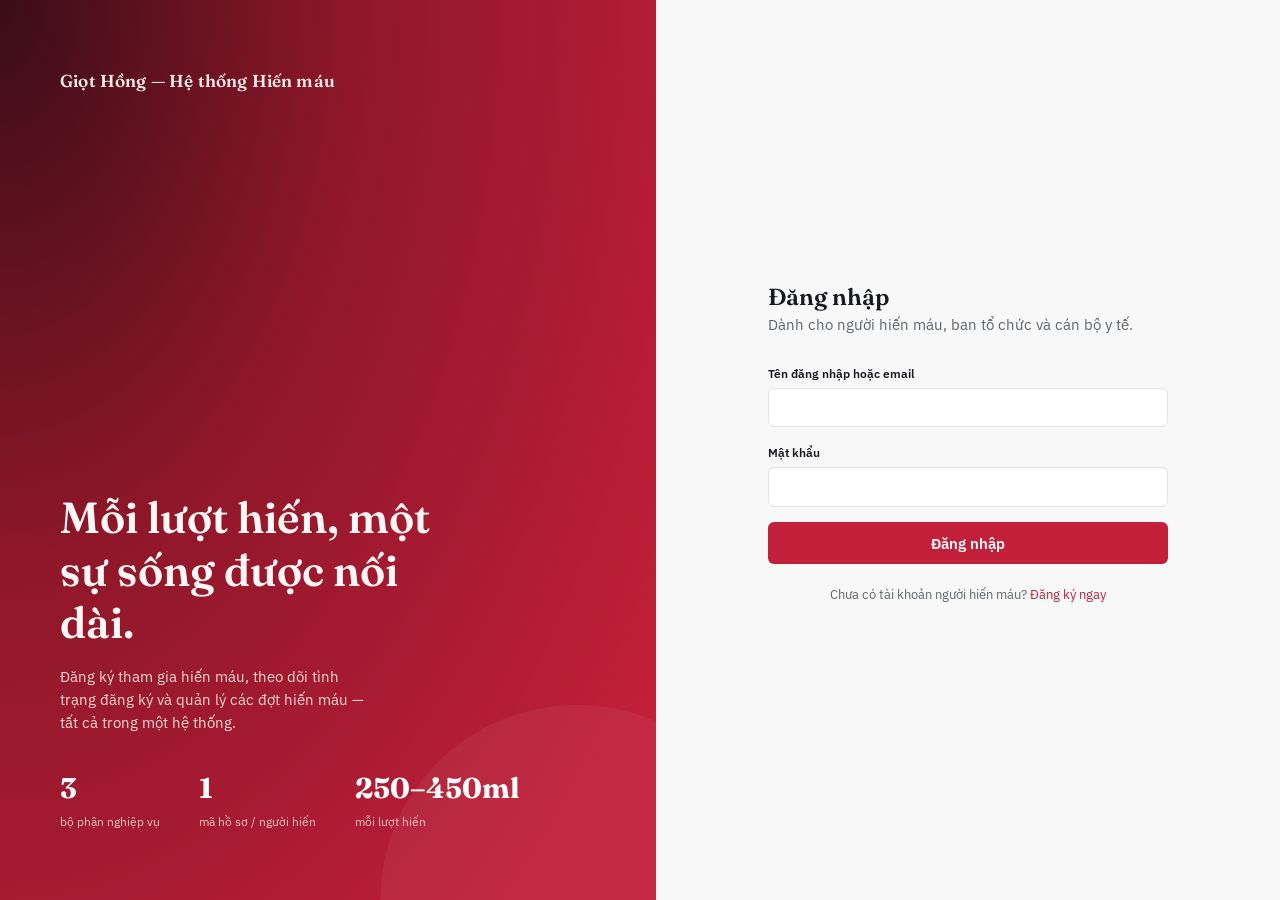
==== frontend/index.html @ f7fc6d90 "commit" ====
<!DOCTYPE html>
<html lang="vi">
<head>
<meta charset="UTF-8">
<meta name="viewport" content="width=device-width, initial-scale=1.0">
<title>Đăng nhập — Hệ thống Hiến máu</title>
<link rel="stylesheet" href="assets/css/style.css">
</head>
<body>

<div class="auth-shell">
  <div class="auth-hero">
    <div class="brand">Giọt Hồng — Hệ thống Hiến máu</div>
    <div>
      <h1>Mỗi lượt hiến, một sự sống được nối dài.</h1>
      <p class="lede">Đăng ký tham gia hiến máu, theo dõi tình trạng đăng ký và quản lý các đợt hiến máu — tất cả trong một hệ thống.</p>
      <div class="hero-stats">
        <div class="stat"><b>3</b><span>bộ phận nghiệp vụ</span></div>
        <div class="stat"><b>1</b><span>mã hồ sơ / người hiến</span></div>
        <div class="stat"><b>250–450ml</b><span>mỗi lượt hiến</span></div>
      </div>
    </div>
  </div>

  <div class="auth-panel">
    <div class="auth-card">
      <h2>Đăng nhập</h2>
      <p class="sub">Dành cho người hiến máu, ban tổ chức và cán bộ y tế.</p>

      <div class="alert alert-error" id="loginAlert"></div>

      <form id="loginForm" novalidate>
        <div class="field" data-field="username">
          <label for="username">Tên đăng nhập hoặc email</label>
          <input type="text" id="username" autocomplete="username" required>
          <div class="error-text"></div>
        </div>
        <div class="field" data-field="password">
          <label for="password">Mật khẩu</label>
          <input type="password" id="password" autocomplete="current-password" required>
          <div class="error-text"></div>
        </div>
        <button class="btn btn-primary" type="submit" id="loginBtn">Đăng nhập</button>
      </form>

      <p class="form-footnote">
        Chưa có tài khoản người hiến máu? <a href="dang-ky.html">Đăng ký ngay</a>
      </p>
    </div>
  </div>
</div>

<script src="assets/js/api.js"></script>
<script src="assets/js/common.js"></script>
<script>
  // Nếu đã đăng nhập, điều hướng thẳng tới dashboard theo vai trò.
  (function redirectIfLoggedIn() {
    const user = Session.user;
    if (Session.token && user) {
      const map = { NHM: "donor.html", QTV: "admin.html", CBYT: "medical.html" };
      location.href = map[user.role] || "index.html";
    }
  })();

  const form = document.getElementById("loginForm");
  const alertBox = document.getElementById("loginAlert");
  const btn = document.getElementById("loginBtn");

  form.addEventListener("submit", async (e) => {
    e.preventDefault();
    alertBox.classList.remove("show");
    clearFormErrors(form);
    btn.disabled = true;
    btn.textContent = "Đang đăng nhập...";

    try {
      const data = await api("/auth/login", {
        method: "POST",
        auth: false,
        body: {
          username: document.getElementById("username").value.trim(),
          password: document.getElementById("password").value,
        },
      });
      Session.token = data.access_token;
      Session.user = data.user;
      const map = { NHM: "donor.html", QTV: "admin.html", CBYT: "medical.html" };
      location.href = map[data.user.role] || "index.html";
    } catch (err) {
      alertBox.textContent = err.message;
      alertBox.classList.add("show");
    } finally {
      btn.disabled = false;
      btn.textContent = "Đăng nhập";
    }
  });
</script>
</body>
</html>
---- frontend/assets/css/style.css ----
@import url('https://fonts.googleapis.com/css2?family=Fraunces:opsz,wght@9..144,400;9..144,500;9..144,600;9..144,700&family=IBM+Plex+Sans:wght@400;500;600;700&display=swap');

:root {
  --ink: #17181D;
  --paper: #F7F8F7;
  --paper-raised: #FFFFFF;
  --crimson: #C21F3A;
  --crimson-dark: #8F1729;
  --teal: #0E4F52;
  --teal-light: #E4EFEF;
  --line: #E2E4E1;
  --muted: #61666B;
  --success: #1F8A55;
  --success-bg: #E7F5EC;
  --warning: #A9660D;
  --warning-bg: #FBF0DC;
  --danger: #B3122B;
  --danger-bg: #FBE8E9;
  --radius-sm: 6px;
  --radius-md: 10px;
  --shadow-card: 0 1px 2px rgba(23, 24, 29, 0.06), 0 1px 1px rgba(23, 24, 29, 0.04);
}

* { box-sizing: border-box; }

html, body {
  margin: 0;
  padding: 0;
  background: var(--paper);
  color: var(--ink);
  font-family: 'IBM Plex Sans', system-ui, sans-serif;
  font-size: 15px;
  line-height: 1.5;
}

h1, h2, h3, h4 {
  font-family: 'Fraunces', Georgia, serif;
  font-weight: 600;
  line-height: 1.2;
  margin: 0 0 0.4em;
}

p { margin: 0 0 1em; color: var(--muted); max-width: 62ch; }
a { color: var(--crimson); text-decoration: none; }
a:hover { text-decoration: underline; }

button, input, select, textarea { font-family: inherit; font-size: inherit; }

/* ---------------------------------------------------------------- */
/* Trang đăng nhập / đăng ký                                        */
/* ---------------------------------------------------------------- */
.auth-shell {
  min-height: 100vh;
  display: grid;
  grid-template-columns: 1.05fr 1fr;
}

.auth-hero {
  background: radial-gradient(120% 140% at 0% 0%, #3A0D16 0%, var(--crimson-dark) 45%, var(--crimson) 100%);
  color: #FBEBEA;
  padding: 4.5rem 4rem;
  display: flex;
  flex-direction: column;
  justify-content: space-between;
  position: relative;
  overflow: hidden;
}

.auth-hero::after {
  content: "";
  position: absolute;
  right: -18%;
  bottom: -22%;
  width: 60%;
  padding-top: 60%;
  border-radius: 50%;
  background: rgba(255, 255, 255, 0.05);
}

.auth-hero .brand {
  font-family: 'Fraunces', serif;
  font-size: 1.15rem;
  font-weight: 600;
  letter-spacing: 0.01em;
}

.auth-hero h1 {
  font-size: clamp(2.1rem, 3.4vw, 2.9rem);
  color: #FFF7F5;
  max-width: 13ch;
  margin-top: 2.2rem;
}

.auth-hero .lede {
  color: #F3D7D6;
  max-width: 34ch;
  font-size: 1.02rem;
}

.hero-stats {
  display: flex;
  gap: 2.6rem;
  margin-top: 2.2rem;
  position: relative;
  z-index: 1;
}

.hero-stats .stat b {
  display: block;
  font-family: 'Fraunces', serif;
  font-size: 1.9rem;
  color: #FFFFFF;
}

.hero-stats .stat span {
  font-size: 0.82rem;
  color: #EFC3C1;
}

.auth-panel {
  display: flex;
  align-items: center;
  justify-content: center;
  padding: 3rem 2.5rem;
}

.auth-card {
  width: 100%;
  max-width: 400px;
}

.auth-card h2 { font-size: 1.55rem; margin-bottom: 0.25rem; }
.auth-card .sub { margin-bottom: 1.8rem; }

.role-tabs {
  display: flex;
  gap: 0.4rem;
  margin-bottom: 1.6rem;
  border-bottom: 1px solid var(--line);
}

.role-tabs button {
  background: none;
  border: none;
  padding: 0.6rem 0.2rem;
  margin-right: 1.2rem;
  color: var(--muted);
  border-bottom: 2px solid transparent;
  cursor: pointer;
  font-weight: 500;
}

.role-tabs button.active {
  color: var(--ink);
  border-bottom-color: var(--crimson);
}

/* ---------------------------------------------------------------- */
/* Form elements                                                    */
/* ---------------------------------------------------------------- */
.field { margin-bottom: 1.05rem; }
.field label {
  display: block;
  font-size: 0.83rem;
  font-weight: 600;
  margin-bottom: 0.35rem;
  color: var(--ink);
}
.field .hint { font-size: 0.78rem; color: var(--muted); margin-top: 0.3rem; }
.field .error-text { font-size: 0.8rem; color: var(--danger); margin-top: 0.35rem; display: none; }
.field.has-error .error-text { display: block; }
.field.has-error input,
.field.has-error select,
.field.has-error textarea { border-color: var(--danger); }

input[type=text], input[type=password], input[type=email], input[type=number],
input[type=date], input[type=datetime-local], input[type=tel], select, textarea {
  width: 100%;
  padding: 0.62rem 0.75rem;
  border: 1px solid var(--line);
  border-radius: var(--radius-sm);
  background: var(--paper-raised);
  color: var(--ink);
  outline: none;
  transition: border-color 0.15s ease;
}

input:focus, select:focus, textarea:focus {
  border-color: var(--crimson);
  box-shadow: 0 0 0 3px rgba(194, 31, 58, 0.12);
}

textarea { resize: vertical; min-height: 80px; }

.field-row { display: grid; grid-template-columns: 1fr 1fr; gap: 0.9rem; }
.field-row > .field { min-width: 0; }

.checkbox-row { display: flex; align-items: center; gap: 0.5rem; }
.checkbox-row input { width: auto; }

.btn {
  display: inline-flex;
  align-items: center;
  justify-content: center;
  gap: 0.4rem;
  padding: 0.68rem 1.3rem;
  border-radius: var(--radius-sm);
  border: 1px solid transparent;
  font-weight: 600;
  cursor: pointer;
  transition: opacity 0.15s ease, transform 0.05s ease;
}
.btn:active { transform: translateY(1px); }
.btn:disabled { opacity: 0.55; cursor: not-allowed; }

.btn-primary { background: var(--crimson); color: #fff; width: 100%; }
.btn-primary:hover:not(:disabled) { background: var(--crimson-dark); }

.btn-ghost { background: transparent; color: var(--ink); border-color: var(--line); }
.btn-ghost:hover:not(:disabled) { border-color: var(--ink); }

.btn-success { background: var(--success); color: #fff; }
.btn-danger { background: var(--danger); color: #fff; }
.btn-sm { padding: 0.4rem 0.8rem; font-size: 0.83rem; }

.form-footnote { margin-top: 1.4rem; font-size: 0.87rem; color: var(--muted); text-align: center; }

.alert {
  padding: 0.7rem 0.9rem;
  border-radius: var(--radius-sm);
  font-size: 0.87rem;
  margin-bottom: 1rem;
  display: none;
}
.alert.show { display: block; }
.alert-error { background: var(--danger-bg); color: var(--danger); }
.alert-success { background: var(--success-bg); color: var(--success); }

/* ---------------------------------------------------------------- */
/* App shell (dashboards)                                           */
/* ---------------------------------------------------------------- */
.app-shell { display: grid; grid-template-columns: 240px 1fr; min-height: 100vh; }

.sidebar {
  background: var(--ink);
  color: #E9EAEA;
  padding: 1.6rem 1.1rem;
  display: flex;
  flex-direction: column;
}

.sidebar .brand {
  font-family: 'Fraunces', serif;
  font-size: 1.15rem;
  color: #fff;
  padding: 0 0.5rem 1.4rem;
  border-bottom: 1px solid rgba(255,255,255,0.1);
  margin-bottom: 1.2rem;
}
.sidebar .brand small { display: block; font-family: 'IBM Plex Sans', sans-serif; font-size: 0.72rem; color: #9AA0A6; margin-top: 0.2rem; }

.nav-item {
  display: flex;
  align-items: center;
  gap: 0.55rem;
  padding: 0.6rem 0.65rem;
  border-radius: var(--radius-sm);
  color: #C7CACC;
  cursor: pointer;
  font-size: 0.9rem;
  font-weight: 500;
  margin-bottom: 0.15rem;
}
.nav-item:hover { background: rgba(255,255,255,0.06); color: #fff; }
.nav-item.active { background: var(--crimson); color: #fff; }

.sidebar-footer { margin-top: auto; padding-top: 1rem; border-top: 1px solid rgba(255,255,255,0.1); }
.sidebar-footer .who { font-size: 0.85rem; color: #fff; }
.sidebar-footer .role-badge { font-size: 0.72rem; color: #9AA0A6; }
.sidebar-footer .btn { margin-top: 0.7rem; width: 100%; }

.sidebar-footer .btn-ghost {
  color: #E9EAEA;
  border-color: rgba(255, 255, 255, 0.2);
}
.sidebar-footer .btn-ghost:hover {
  background: rgba(255, 255, 255, 0.1);
  color: #FFFFFF;
  border-color: rgba(255, 255, 255, 0.4);
}

.main {
  padding: 2.1rem 2.4rem 3rem;
  max-width: 1180px;
}

.page-header { display: flex; align-items: baseline; justify-content: space-between; margin-bottom: 1.6rem; flex-wrap: wrap; gap: 0.8rem; }
.page-header h1 { font-size: 1.7rem; margin: 0; }
.page-header p { margin: 0.25rem 0 0; }

.tabs { display: flex; gap: 0.3rem; margin-bottom: 1.5rem; border-bottom: 1px solid var(--line); }
.tabs button {
  background: none; border: none; padding: 0.65rem 0.1rem; margin-right: 1.5rem;
  color: var(--muted); border-bottom: 2px solid transparent; cursor: pointer; font-weight: 500;
}
.tabs button.active { color: var(--ink); border-bottom-color: var(--crimson); }

.tab-panel { display: none; }
.tab-panel.active { display: block; }

.stat-row { display: grid; grid-template-columns: 1.4fr 1fr 1fr 1fr; gap: 1rem; margin-bottom: 1.8rem; }
.stat-feature {
  background: var(--ink); color: #fff; border-radius: var(--radius-md); padding: 1.4rem 1.5rem;
  display: flex; flex-direction: column; justify-content: space-between;
}
.stat-feature .label { font-size: 0.8rem; color: #B8BABC; }
.stat-feature .value { font-family: 'Fraunces', serif; font-size: 2.3rem; margin-top: 0.3rem; }
.stat-feature .sub { font-size: 0.78rem; color: #9AA0A6; margin-top: 0.4rem; }

.stat-card {
  background: var(--paper-raised); border: 1px solid var(--line); border-radius: var(--radius-md);
  padding: 1.1rem 1.2rem; box-shadow: var(--shadow-card);
}
.stat-card .label { font-size: 0.78rem; color: var(--muted); }
.stat-card .value { font-family: 'Fraunces', serif; font-size: 1.7rem; margin-top: 0.25rem; }

.card {
  background: var(--paper-raised); border: 1px solid var(--line); border-radius: var(--radius-md);
  padding: 1.4rem 1.5rem; margin-bottom: 1.4rem; box-shadow: var(--shadow-card);
}
.card h3 { font-size: 1.05rem; margin-bottom: 1rem; }

table { width: 100%; border-collapse: collapse; font-size: 0.88rem; }
thead th {
  text-align: left; font-size: 0.74rem; text-transform: none; color: var(--muted);
  font-weight: 600; padding: 0.55rem 0.6rem; border-bottom: 1px solid var(--line);
}
tbody td { padding: 0.65rem 0.6rem; border-bottom: 1px solid var(--line); vertical-align: middle; }
tbody tr:last-child td { border-bottom: none; }
tbody tr:hover { background: #FAFAF9; }

.badge {
  display: inline-block; padding: 0.22rem 0.6rem; border-radius: 999px; font-size: 0.76rem; font-weight: 600;
}
.badge-pending { background: var(--warning-bg); color: var(--warning); }
.badge-accepted { background: var(--success-bg); color: var(--success); }
.badge-rejected { background: var(--danger-bg); color: var(--danger); }
.badge-upcoming { background: var(--teal-light); color: var(--teal); }
.badge-ongoing { background: var(--success-bg); color: var(--success); }
.badge-ended { background: #EEEEEC; color: var(--muted); }
.badge-cancelled { background: var(--danger-bg); color: var(--danger); }

.empty-state {
  text-align: center; padding: 2.4rem 1rem; color: var(--muted); border: 1px dashed var(--line);
  border-radius: var(--radius-md);
}

.toast-stack { position: fixed; top: 1.2rem; right: 1.2rem; z-index: 100; display: flex; flex-direction: column; gap: 0.5rem; }
.toast {
  background: var(--ink); color: #fff; padding: 0.7rem 1rem; border-radius: var(--radius-sm);
  font-size: 0.87rem; box-shadow: 0 6px 18px rgba(0,0,0,0.18); min-width: 220px;
}
.toast.error { background: var(--danger); }
.toast.success { background: var(--success); }

.modal-backdrop {
  position: fixed; inset: 0; background: rgba(23,24,29,0.5); display: none; align-items: center; justify-content: center; z-index: 90;
}
.modal-backdrop.show { display: flex; }
.modal {
  background: #fff;
  border-radius: var(--radius-md);
  padding: 1.6rem;
  width: 90%;
  max-width: 480px;
  box-sizing: border-box;
}
.modal h3 { margin-bottom: 0.9rem; }
.modal-actions { display: flex; gap: 0.6rem; justify-content: flex-end; margin-top: 1.2rem; }

.progress-bar { height: 8px; background: var(--line); border-radius: 999px; overflow: hidden; }
.progress-bar > div { height: 100%; background: var(--crimson); }

input[type="date"],
input[type="datetime-local"] {
  max-width: 100%;
  box-sizing: border-box;
}

/* ---------------------------------------------------------------- */
/* TOÀN BỘ CẤU HÌNH MOBILE DI ĐỘNG (SỬA LỖI PHỒNG DẢI ĐEN CHUẨN ĐÉT) */
/* ---------------------------------------------------------------- */
@media (max-width: 880px) {
  .auth-shell { grid-template-columns: 1fr; }
  .auth-hero { display: none; }

  /* 1. Đổi app-shell từ Grid thành Block để không kéo giãn Sidebar */
  .app-shell {
    display: block !important;
    min-height: auto !important;
  }

  /* 2. Cố định kích thước khung màu đen, triệt tiêu hoàn toàn chiều cao thừa */
  .sidebar {
    display: flex !important;
    flex-direction: row !important;
    align-items: center !important;
    overflow-x: auto !important;
    white-space: nowrap !important;
    padding: 0 0.8rem !important;
    gap: 0.4rem !important;
    position: sticky !important;
    top: 0 !important;
    z-index: 100 !important;
    height: 52px !important;       /* Chiều cao chuẩn tuyệt đối cho dải đen */
    max-height: 52px !important;
    min-height: 52px !important;
    box-sizing: border-box !important;
  }

  /* Ẩn các phần thừa */
  .sidebar .brand,
  .sidebar-footer {
    display: none !important;
  }

  /* 3. Chuẩn hóa nút menu không bị phồng hay trồi lên tụt xuống */
  .sidebar .nav-item {
    margin: 0 !important;
    padding: 0.4rem 0.75rem !important;
    font-size: 0.83rem !important;
    line-height: 1 !important;
    flex-shrink: 0 !important;
    flex-grow: 0 !important;
    box-sizing: border-box !important;
    border: none !important;
    height: 34px !important;
    display: inline-flex !important;
    align-items: center !important;
    justify-content: center !important;
    font-weight: 500 !important;
  }

  .main {
    padding: 1.2rem 1rem 2rem !important;
  }
  .stat-row { grid-template-columns: 1fr 1fr; }
  .field-row { grid-template-columns: 1fr; }
}
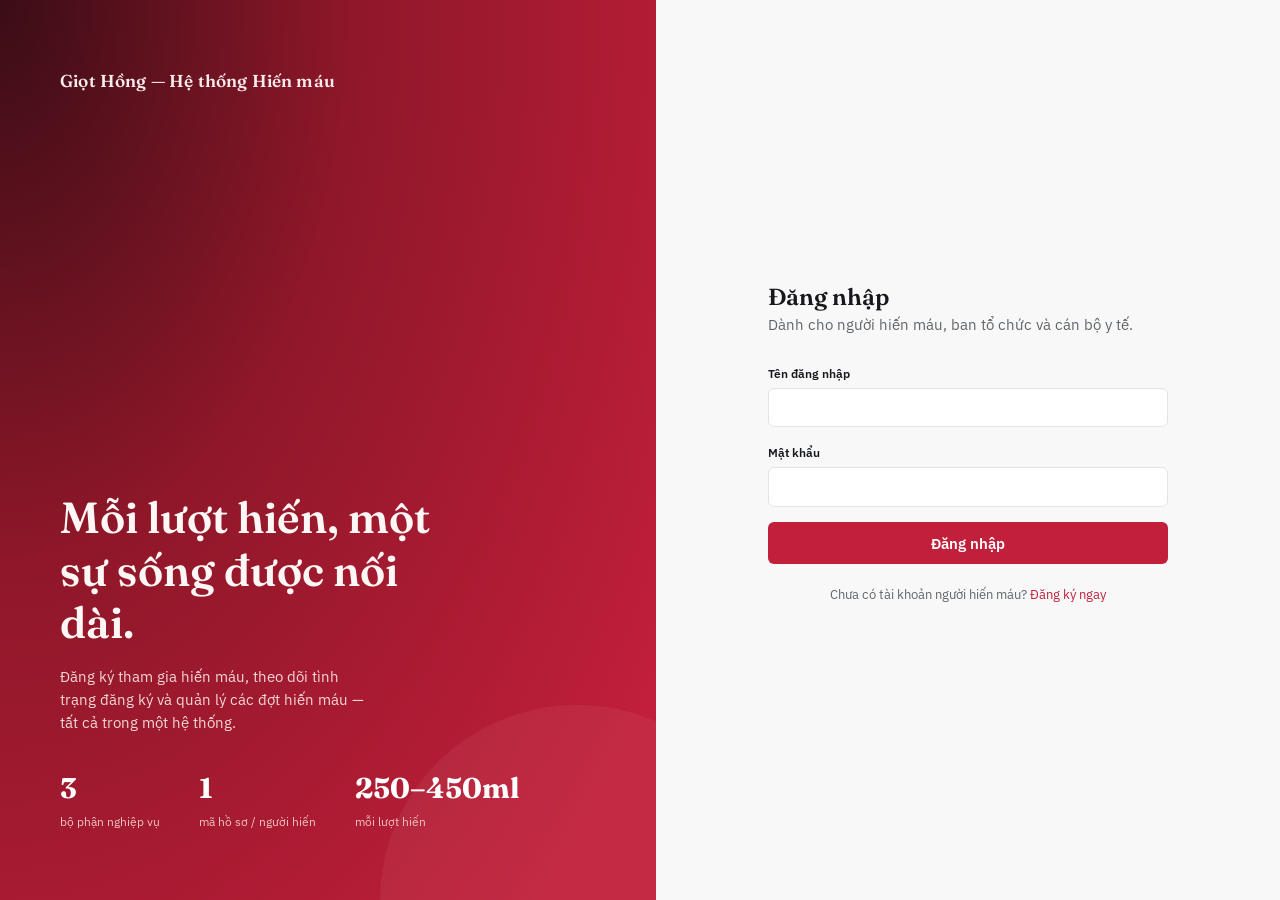
==== commit 0f23bff0: "commit" ====
--- a/frontend/index.html
+++ b/frontend/index.html
@@ -31,7 +31,7 @@
 
       <form id="loginForm" novalidate>
         <div class="field" data-field="username">
-          <label for="username">Tên đăng nhập hoặc email</label>
+          <label for="username">Tên đăng nhập</label>
           <input type="text" id="username" autocomplete="username" required>
           <div class="error-text"></div>
         </div>
